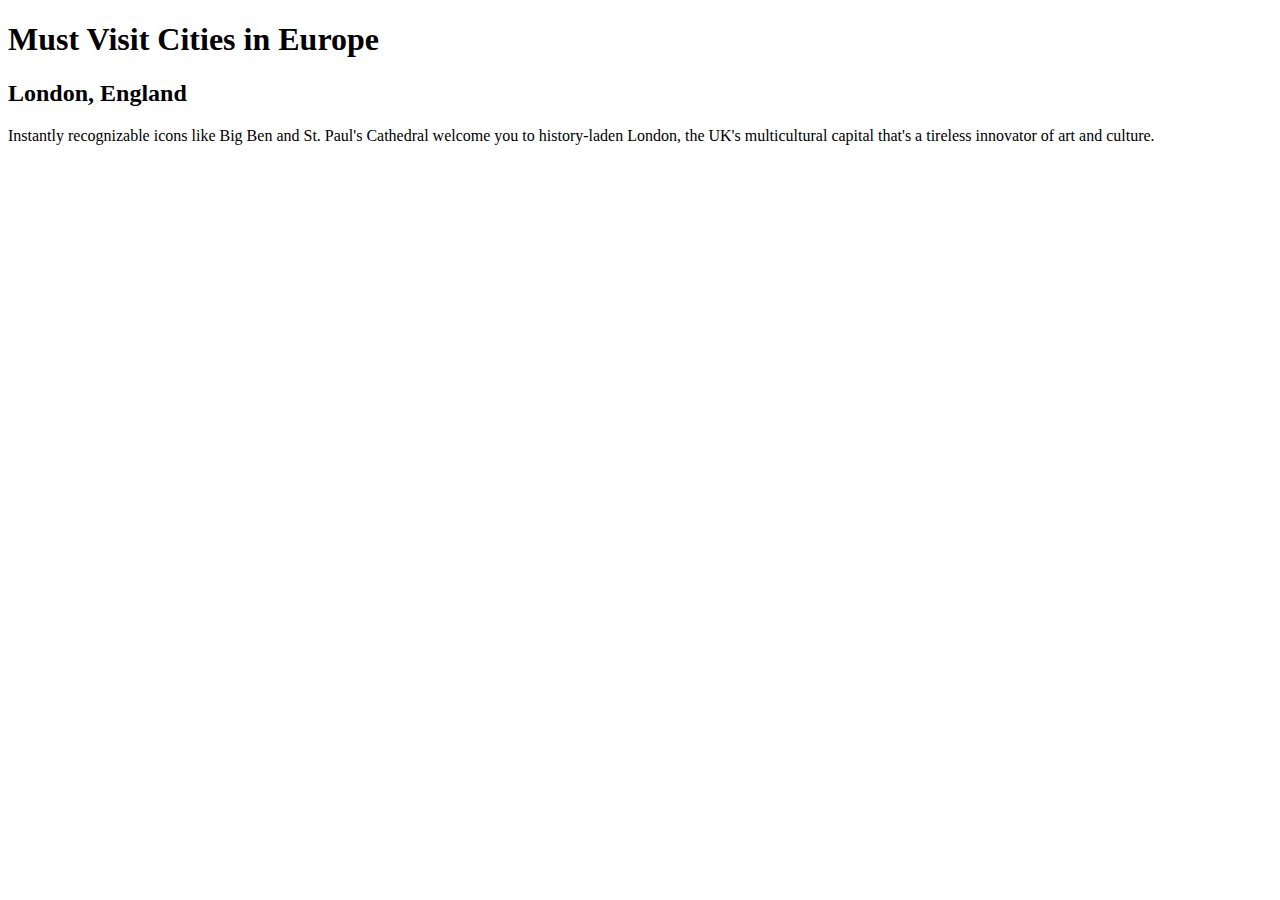
==== index.html @ 6afb928a "Created index file" ====
<!DOCTYPE html>
<html>
    <head>
        <title>Must Visit Cities in Europe</title>
    </head>
    <body>
        <h1>Must Visit Cities in Europe</h1>
        <section>
            <div>
                <h2>London, England</h2>
                <p>
                    Instantly recognizable icons like Big Ben and St. Paul's Cathedral welcome you to history-laden London, the UK's multicultural capital that's a tireless innovator of art and culture.
                </p>
            </div>
        </section>

    </body>
</html>
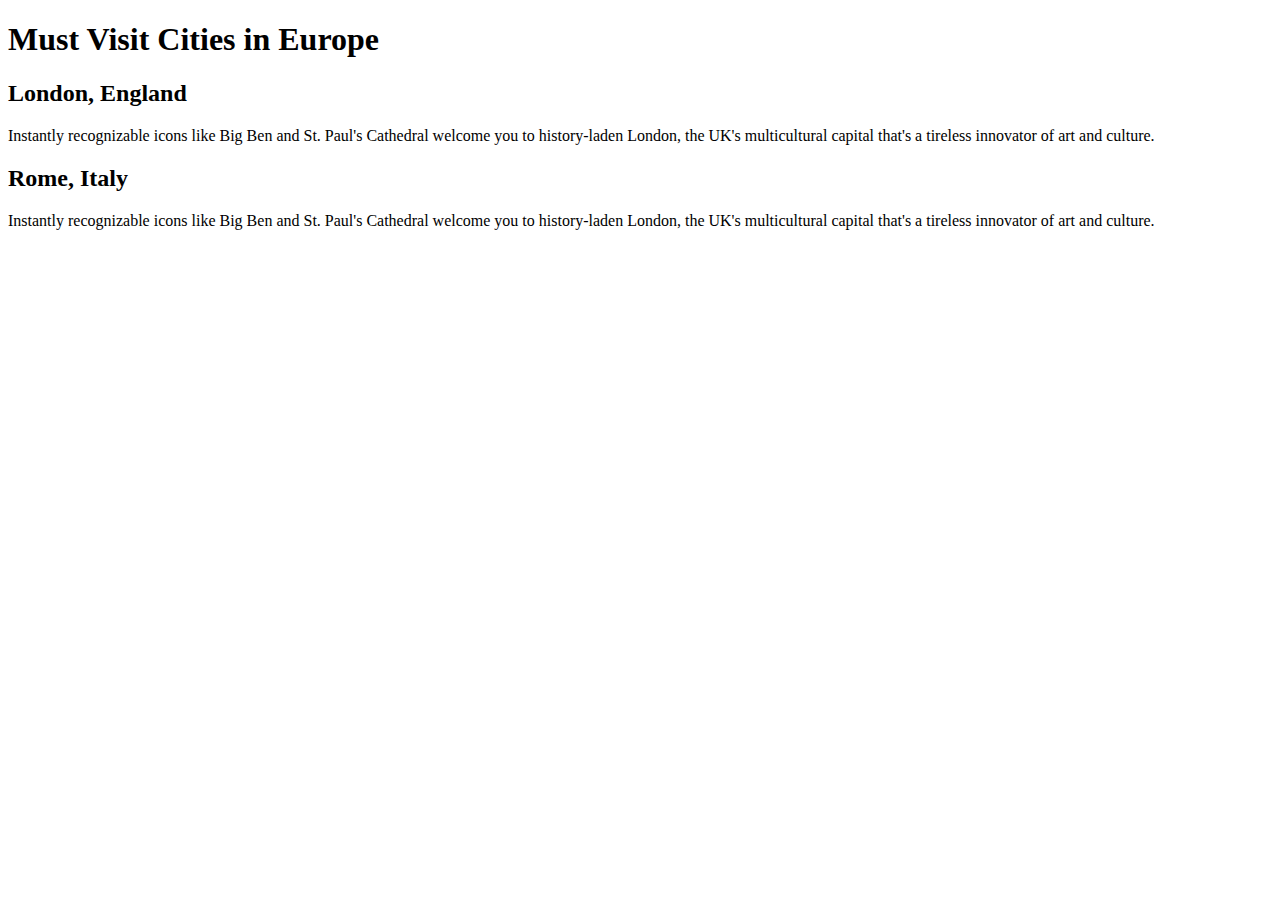
==== commit c75d8c61: "Added Rome" ====
--- a/index.html
+++ b/index.html
@@ -12,6 +12,12 @@
                     Instantly recognizable icons like Big Ben and St. Paul's Cathedral welcome you to history-laden London, the UK's multicultural capital that's a tireless innovator of art and culture.
                 </p>
             </div>
+            <div>
+                <h2>Rome, Italy</h2>
+                <p>
+                    Instantly recognizable icons like Big Ben and St. Paul's Cathedral welcome you to history-laden London, the UK's multicultural capital that's a tireless innovator of art and culture.
+                </p>
+            </div>
         </section>
 
     </body>
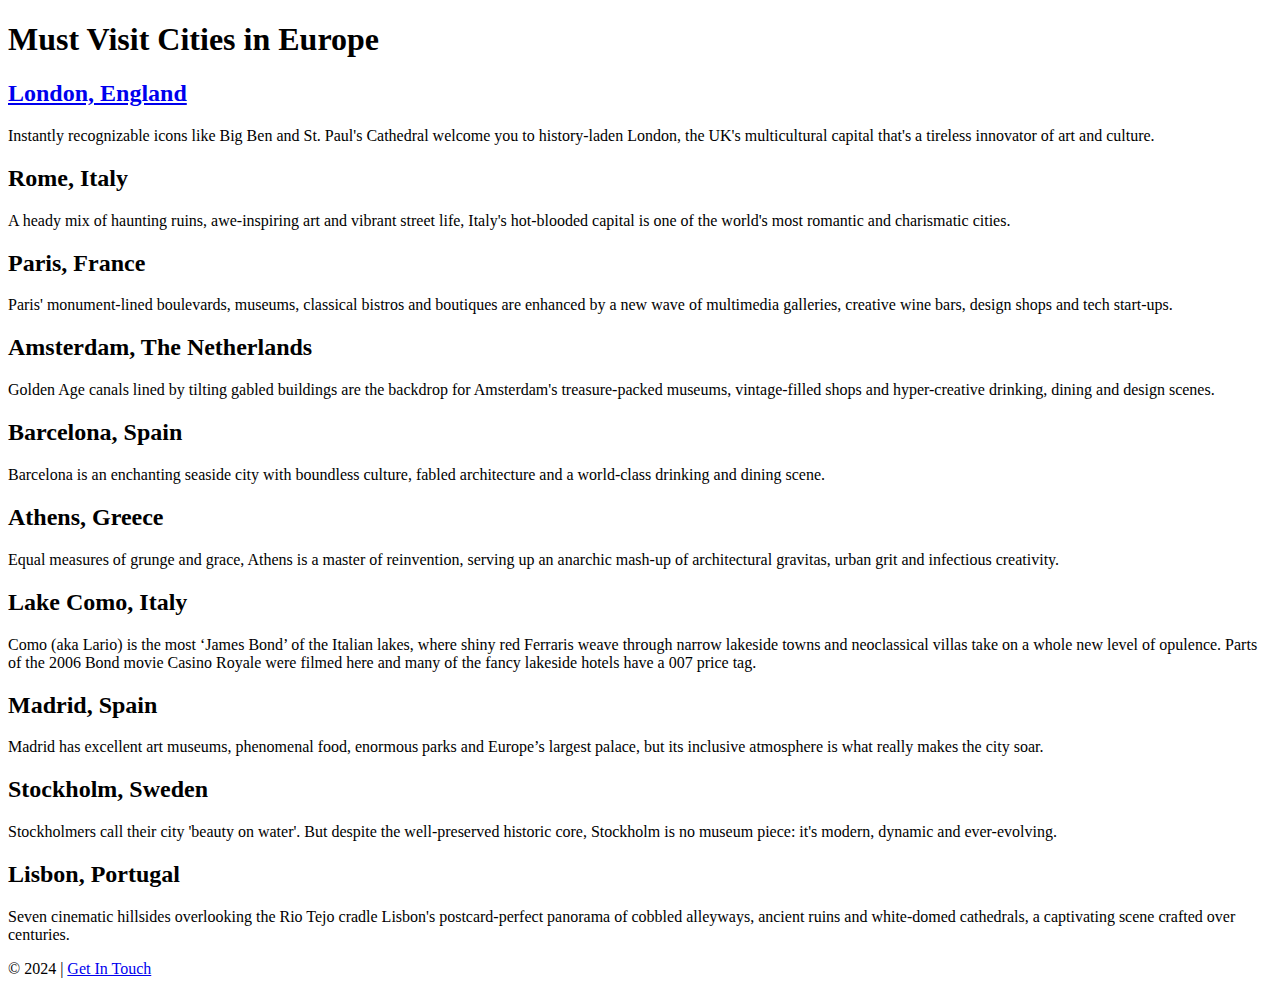
==== commit f8b234d4: "Finished index and started London page" ====
--- a/index.html
+++ b/index.html
@@ -7,7 +7,9 @@
         <h1>Must Visit Cities in Europe</h1>
         <section>
             <div>
-                <h2>London, England</h2>
+                <h2>
+                    <a href="london.html">London, England</a>
+                </h2>
                 <p>
                     Instantly recognizable icons like Big Ben and St. Paul's Cathedral welcome you to history-laden London, the UK's multicultural capital that's a tireless innovator of art and culture.
                 </p>
@@ -15,10 +17,60 @@
             <div>
                 <h2>Rome, Italy</h2>
                 <p>
-                    Instantly recognizable icons like Big Ben and St. Paul's Cathedral welcome you to history-laden London, the UK's multicultural capital that's a tireless innovator of art and culture.
+                    A heady mix of haunting ruins, awe-inspiring art and vibrant street life, Italy's hot-blooded capital is one of the world's most romantic and charismatic cities.
+                </p>
+            </div>
+            <div>
+                <h2>Paris, France</h2>
+                <p>
+                    Paris' monument-lined boulevards, museums, classical bistros and boutiques are enhanced by a new wave of multimedia galleries, creative wine bars, design shops and tech start-ups.
+                </p>
+            </div>
+            <div>
+                <h2>Amsterdam, The Netherlands</h2>
+                <p>
+                    Golden Age canals lined by tilting gabled buildings are the backdrop for Amsterdam's treasure-packed museums, vintage-filled shops and hyper-creative drinking, dining and design scenes.
+                </p>
+            </div>
+            <div>
+                <h2>Barcelona, Spain</h2>
+                <p>
+                    Barcelona is an enchanting seaside city with boundless culture, fabled architecture and a world-class drinking and dining scene.
+                </p>
+            </div>
+            <div>
+                <h2>Athens, Greece</h2>
+                <p>
+                    Equal measures of grunge and grace, Athens is a master of reinvention, serving up an anarchic mash-up of architectural gravitas, urban grit and infectious creativity.
+                </p>
+            </div>
+            <div>
+                <h2>Lake Como, Italy</h2>
+                <p>
+                    Como (aka Lario) is the most ‘James Bond’ of the Italian lakes, where shiny red Ferraris weave through narrow lakeside towns and neoclassical villas take on a whole new level of opulence. Parts of the 2006 Bond movie Casino Royale were filmed here and many of the fancy lakeside hotels have a 007 price tag.
+                </p>
+            </div>
+            <div>
+                <h2>Madrid, Spain</h2>
+                <p>
+                    Madrid has excellent art museums, phenomenal food, enormous parks and Europe’s largest palace, but its inclusive atmosphere is what really makes the city soar.
+                </p>
+            </div>
+            <div>
+                <h2>Stockholm, Sweden</h2>
+                <p>
+                    Stockholmers call their city 'beauty on water'. But despite the well-preserved historic core, Stockholm is no museum piece: it's modern, dynamic and ever-evolving.
+                </p>
+            </div>
+            <div>
+                <h2>Lisbon, Portugal</h2>
+                <p>
+                    Seven cinematic hillsides overlooking the Rio Tejo cradle Lisbon's postcard-perfect panorama of cobbled alleyways, ancient ruins and white-domed cathedrals, a captivating scene crafted over centuries.
                 </p>
             </div>
         </section>
-
+        <footer>
+            <p>© 2024 | <a href="mailto:novak663@umn.edu">Get In Touch</a></p>
+        </footer>
     </body>
 </html>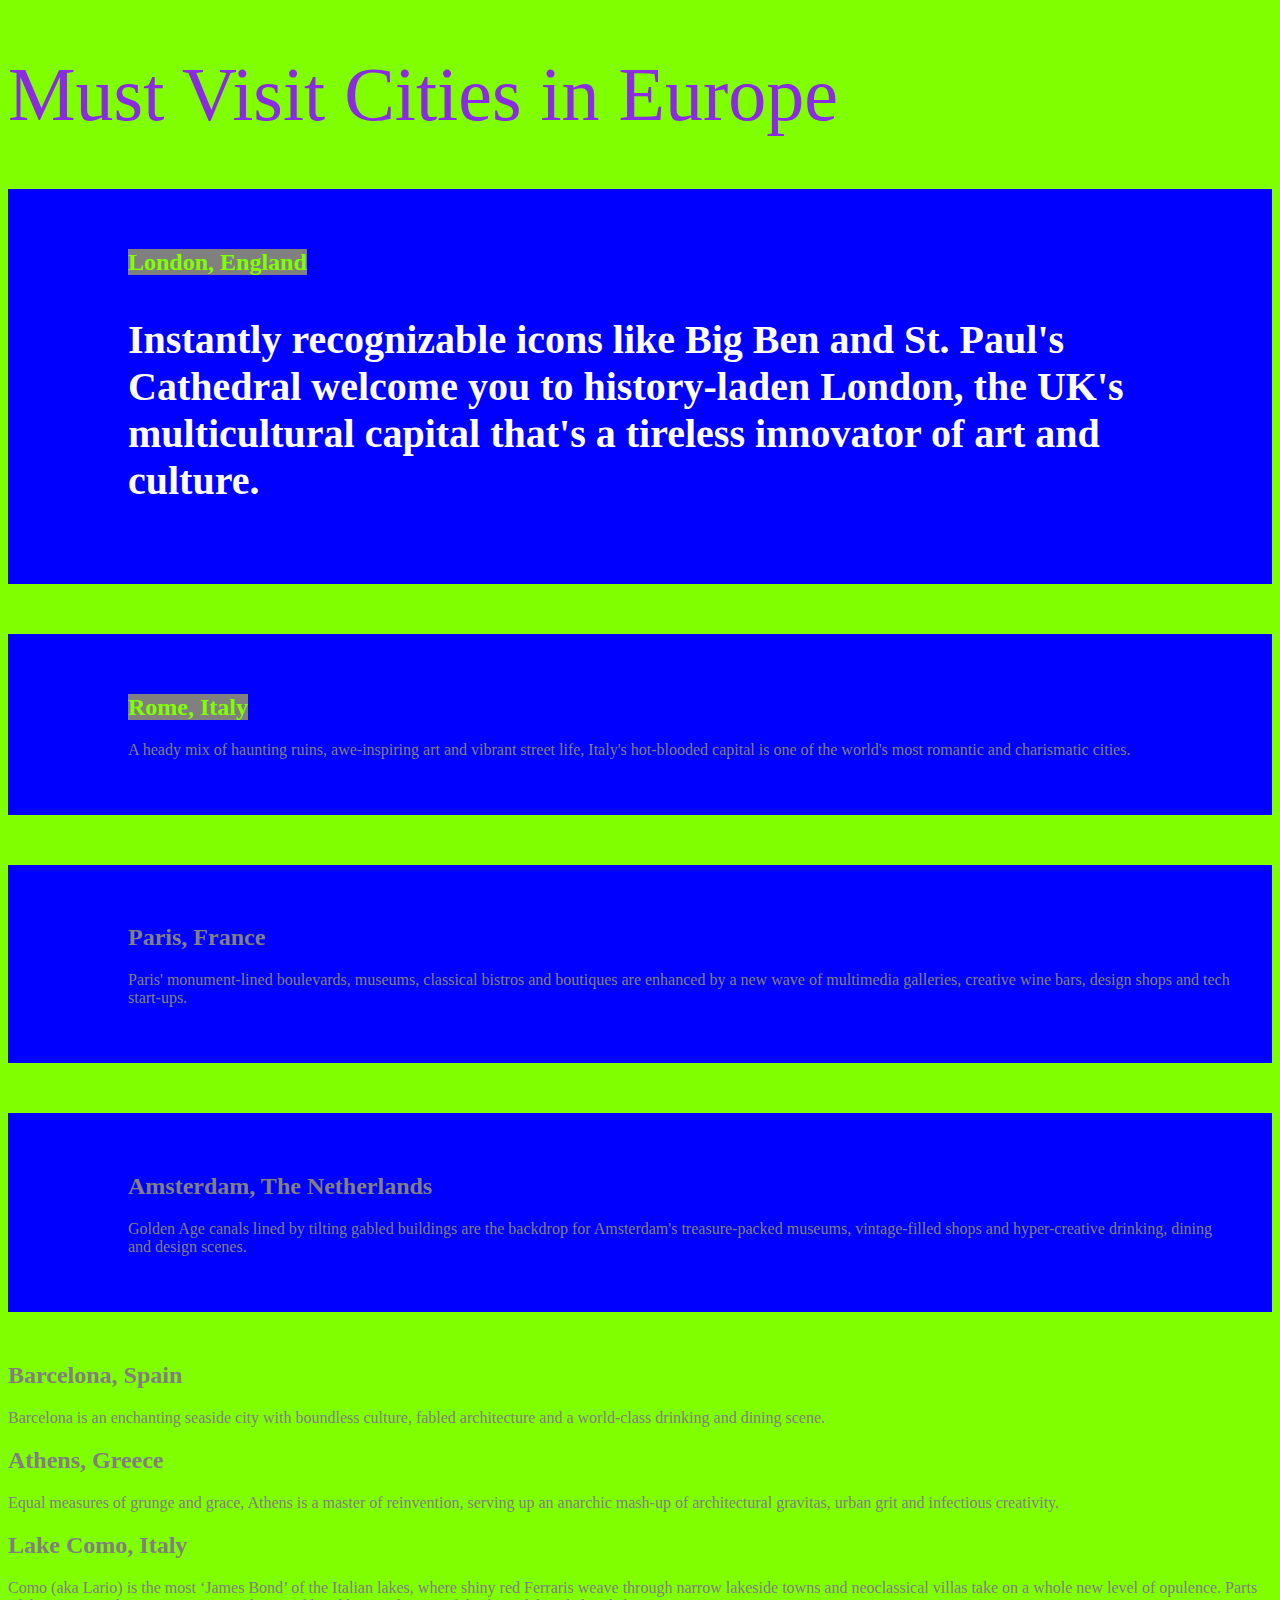
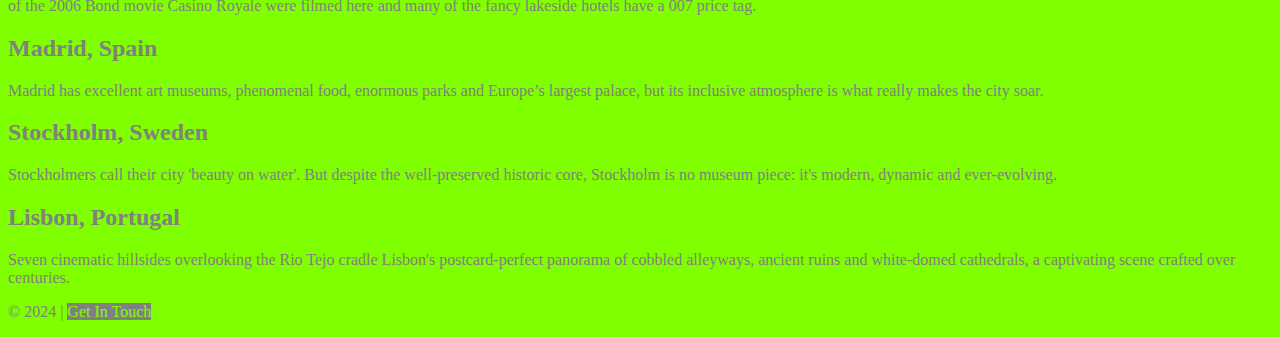
==== commit 144e5493: "Added CSS" ====
--- a/index.html
+++ b/index.html
@@ -2,11 +2,12 @@
 <html>
     <head>
         <title>Must Visit Cities in Europe</title>
+        <link rel="stylesheet" href="style.css">
     </head>
     <body>
         <h1>Must Visit Cities in Europe</h1>
         <section>
-            <div>
+            <div class="city-wrapper london">
                 <h2>
                     <a href="london.html">London, England</a>
                 </h2>
@@ -14,19 +15,21 @@
                     Instantly recognizable icons like Big Ben and St. Paul's Cathedral welcome you to history-laden London, the UK's multicultural capital that's a tireless innovator of art and culture.
                 </p>
             </div>
-            <div>
-                <h2>Rome, Italy</h2>
+            <div class="city-wrapper">
+                <h2>
+                    <a href="#">Rome, Italy</a></h2>
                 <p>
                     A heady mix of haunting ruins, awe-inspiring art and vibrant street life, Italy's hot-blooded capital is one of the world's most romantic and charismatic cities.
                 </p>
             </div>
-            <div>
+            <div class="city-wrapper">
                 <h2>Paris, France</h2>
                 <p>
                     Paris' monument-lined boulevards, museums, classical bistros and boutiques are enhanced by a new wave of multimedia galleries, creative wine bars, design shops and tech start-ups.
                 </p>
             </div>
-            <div>
+
+            <div class="city-wrapper">
                 <h2>Amsterdam, The Netherlands</h2>
                 <p>
                     Golden Age canals lined by tilting gabled buildings are the backdrop for Amsterdam's treasure-packed museums, vintage-filled shops and hyper-creative drinking, dining and design scenes.
--- a/style.css
+++ b/style.css
@@ -0,0 +1,30 @@
+body {
+    background-color:chartreuse;
+    font-family:Georgia, 'Times New Roman', Times, serif;
+    color: grey;
+}
+
+a {
+    color: chartreuse;
+    text-decoration: none;
+    background-color: grey;
+}
+
+h1 {
+    font-size: 76px;
+    color: blueviolet;
+    font-weight: normal;
+}
+
+.city-wrapper {
+    padding: 40px;
+    padding-left: 120px;
+    margin-bottom: 50px;
+    background-color: blue;
+}
+
+.city-wrapper.london > p {
+    font-size: 40px;
+    color: white;
+    font-weight: bolder;
+}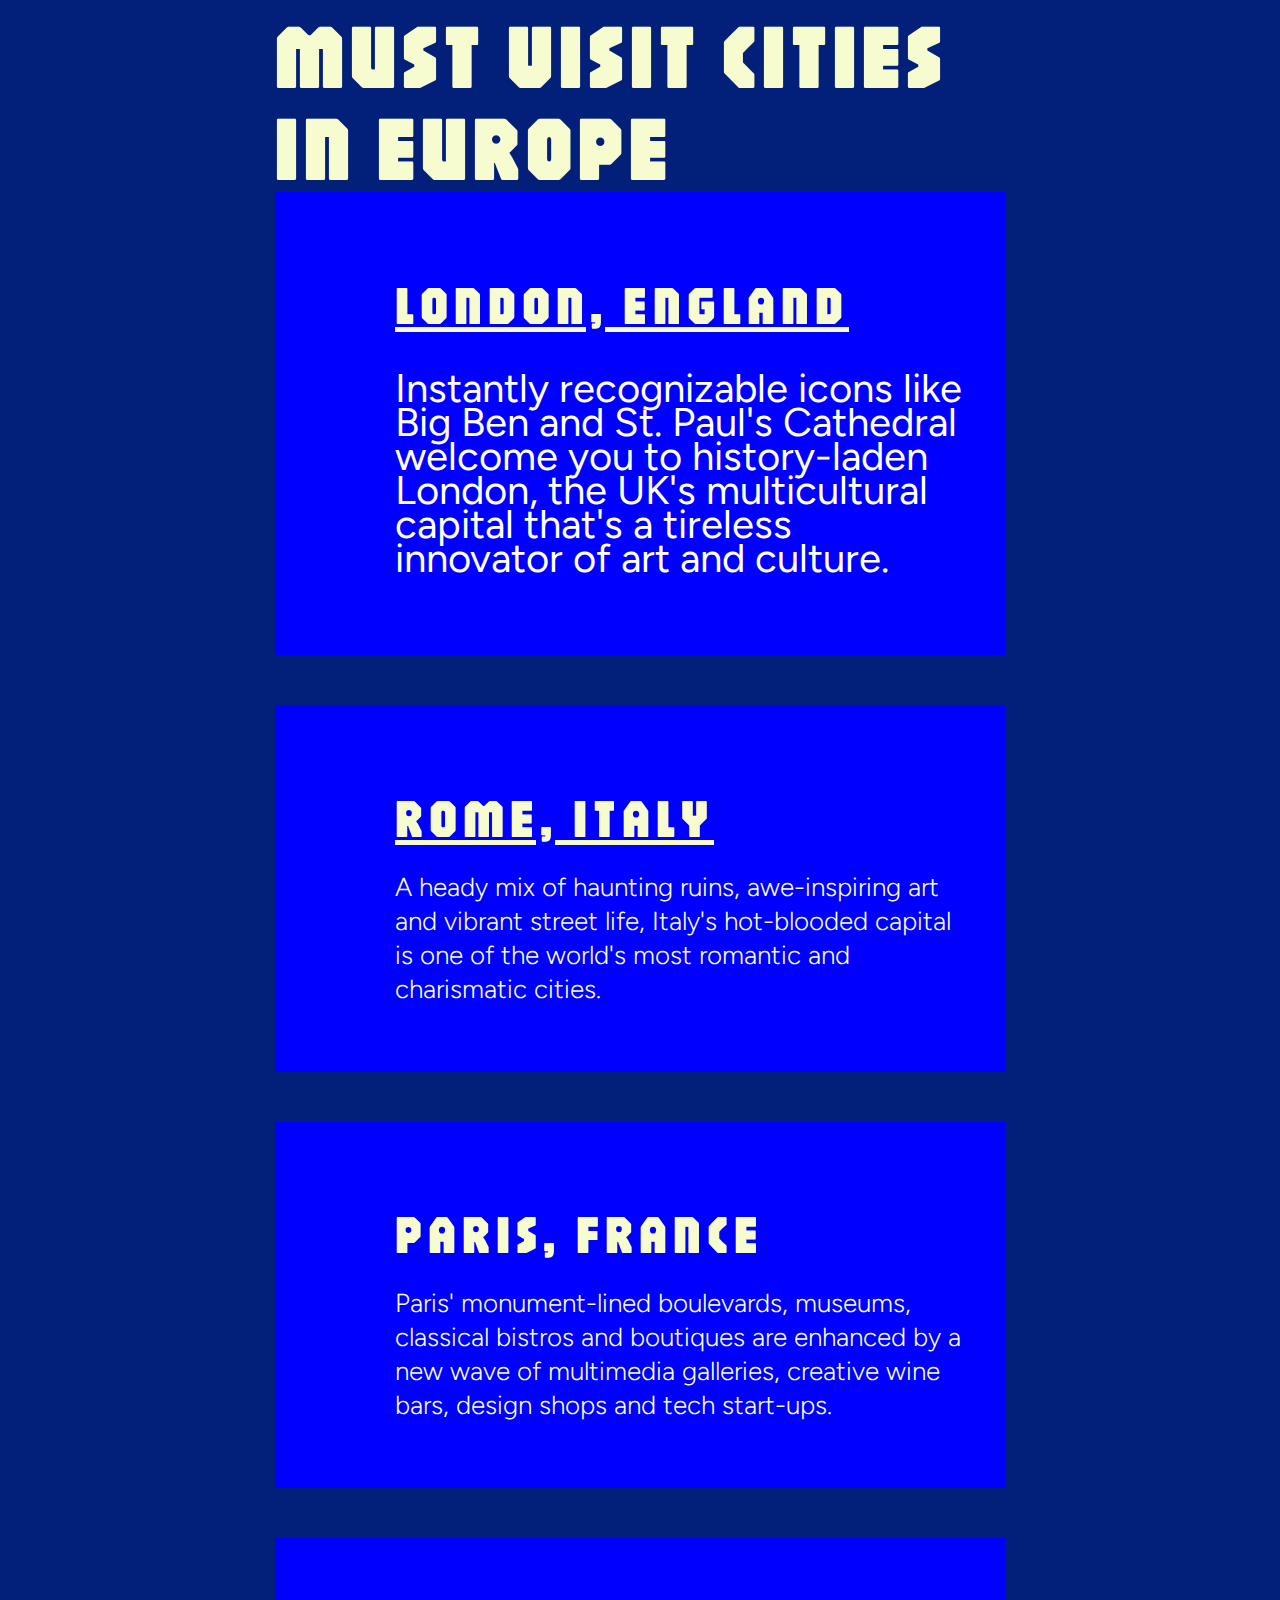
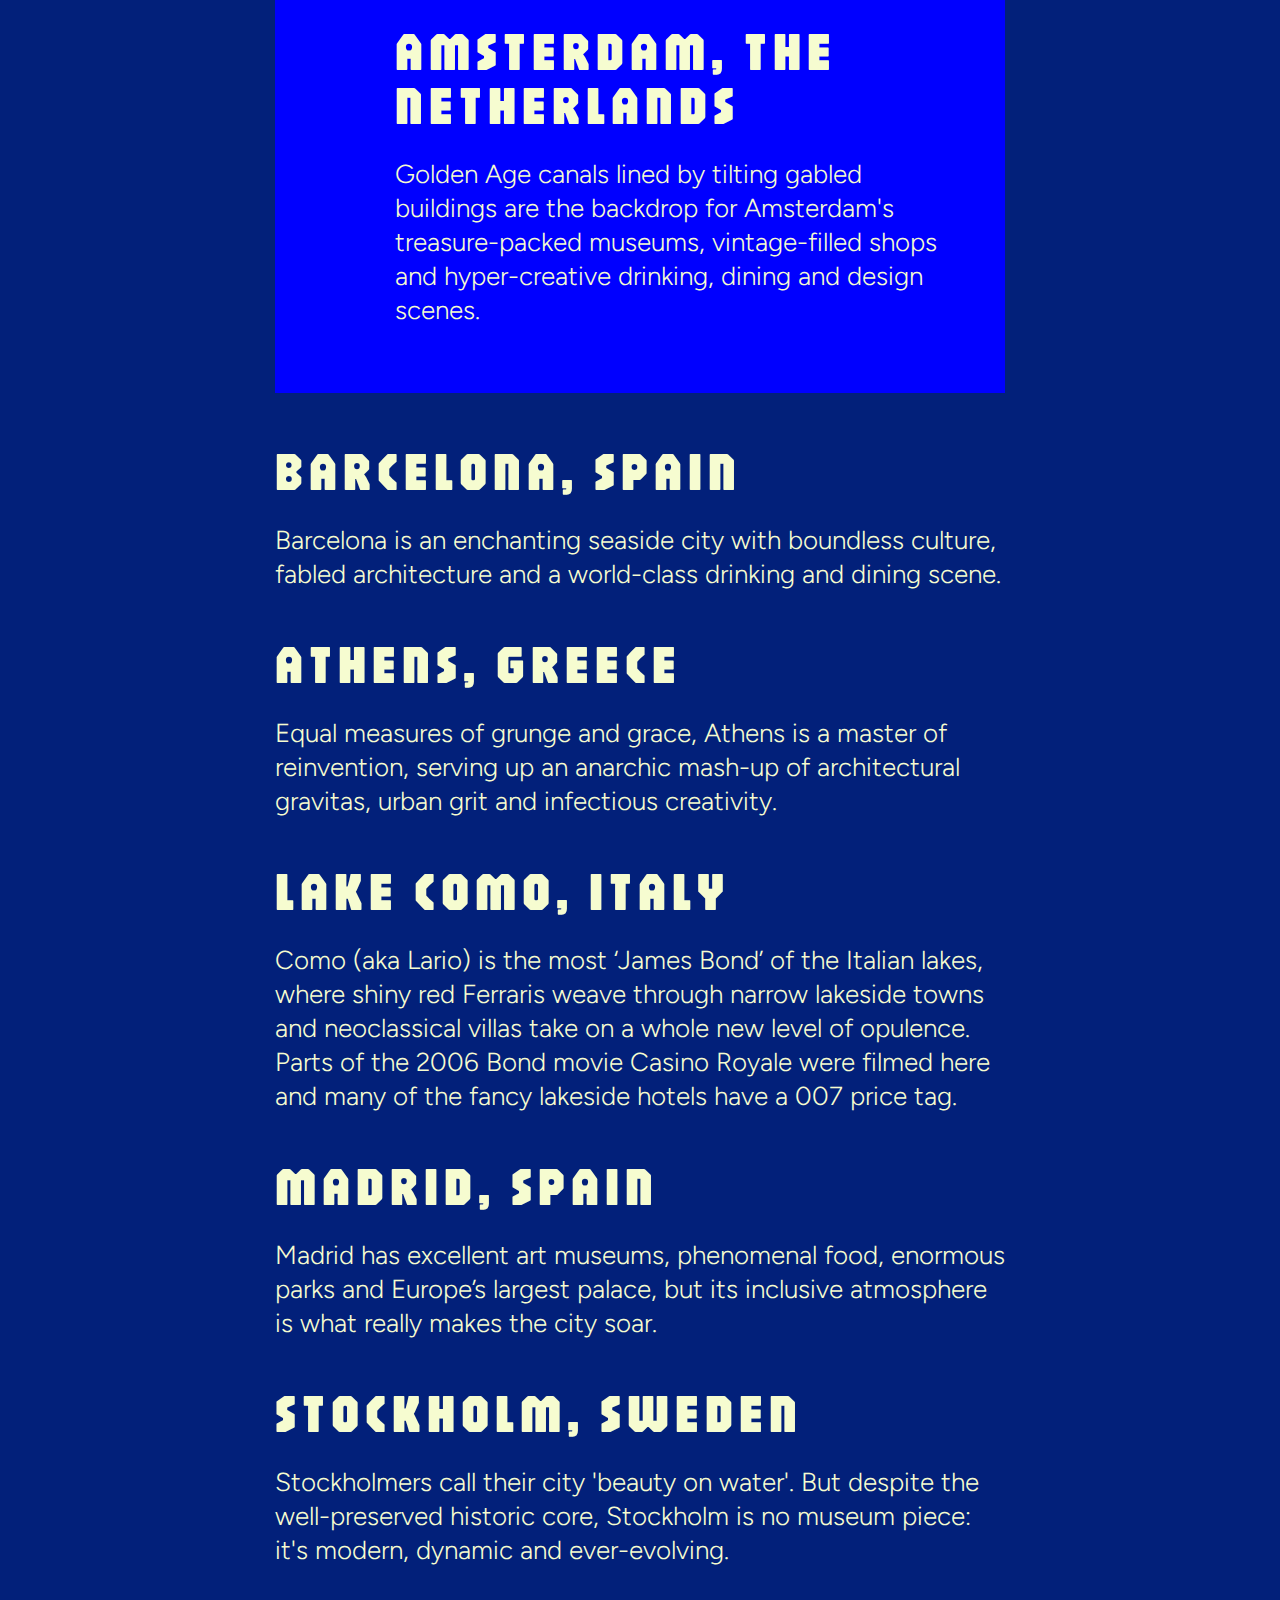
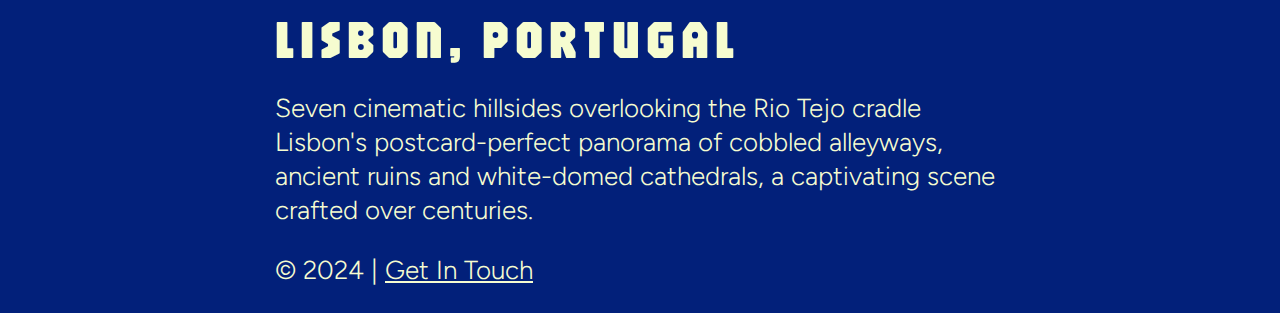
==== commit c2411666: "Prepping for class" ====
--- a/index.html
+++ b/index.html
@@ -3,77 +3,86 @@
     <head>
         <title>Must Visit Cities in Europe</title>
         <link rel="stylesheet" href="style.css">
+        
+        <!-- Google Fonts Start -->
+        <link rel="preconnect" href="https://fonts.googleapis.com">
+        <link rel="preconnect" href="https://fonts.gstatic.com" crossorigin>
+        <link href="https://fonts.googleapis.com/css2?family=Figtree:ital,wght@0,300..900;1,300..900&display=swap" rel="stylesheet">
+        <link href="https://fonts.googleapis.com/css2?family=Jaro:opsz@6..72&display=swap" rel="stylesheet">
+        <!-- Google Fonts End -->
     </head>
     <body>
-        <h1>Must Visit Cities in Europe</h1>
-        <section>
-            <div class="city-wrapper london">
-                <h2>
-                    <a href="london.html">London, England</a>
-                </h2>
-                <p>
-                    Instantly recognizable icons like Big Ben and St. Paul's Cathedral welcome you to history-laden London, the UK's multicultural capital that's a tireless innovator of art and culture.
-                </p>
-            </div>
-            <div class="city-wrapper">
-                <h2>
-                    <a href="#">Rome, Italy</a></h2>
-                <p>
-                    A heady mix of haunting ruins, awe-inspiring art and vibrant street life, Italy's hot-blooded capital is one of the world's most romantic and charismatic cities.
-                </p>
-            </div>
-            <div class="city-wrapper">
-                <h2>Paris, France</h2>
-                <p>
-                    Paris' monument-lined boulevards, museums, classical bistros and boutiques are enhanced by a new wave of multimedia galleries, creative wine bars, design shops and tech start-ups.
-                </p>
-            </div>
+        <div class="container">
+            <h1>Must Visit Cities in Europe</h1>
+            <section>
+                <div class="city-wrapper london">
+                    <h2>
+                        <a href="london.html">London, England</a>
+                    </h2>
+                    <p>
+                        Instantly recognizable icons like Big Ben and St. Paul's Cathedral welcome you to history-laden London, the UK's multicultural capital that's a tireless innovator of art and culture.
+                    </p>
+                </div>
+                <div class="city-wrapper">
+                    <h2>
+                        <a href="#">Rome, Italy</a></h2>
+                    <p>
+                        A heady mix of haunting ruins, awe-inspiring art and vibrant street life, Italy's hot-blooded capital is one of the world's most romantic and charismatic cities.
+                    </p>
+                </div>
+                <div class="city-wrapper">
+                    <h2>Paris, France</h2>
+                    <p>
+                        Paris' monument-lined boulevards, museums, classical bistros and boutiques are enhanced by a new wave of multimedia galleries, creative wine bars, design shops and tech start-ups.
+                    </p>
+                </div>
 
-            <div class="city-wrapper">
-                <h2>Amsterdam, The Netherlands</h2>
-                <p>
-                    Golden Age canals lined by tilting gabled buildings are the backdrop for Amsterdam's treasure-packed museums, vintage-filled shops and hyper-creative drinking, dining and design scenes.
-                </p>
-            </div>
-            <div>
-                <h2>Barcelona, Spain</h2>
-                <p>
-                    Barcelona is an enchanting seaside city with boundless culture, fabled architecture and a world-class drinking and dining scene.
-                </p>
-            </div>
-            <div>
-                <h2>Athens, Greece</h2>
-                <p>
-                    Equal measures of grunge and grace, Athens is a master of reinvention, serving up an anarchic mash-up of architectural gravitas, urban grit and infectious creativity.
-                </p>
-            </div>
-            <div>
-                <h2>Lake Como, Italy</h2>
-                <p>
-                    Como (aka Lario) is the most ‘James Bond’ of the Italian lakes, where shiny red Ferraris weave through narrow lakeside towns and neoclassical villas take on a whole new level of opulence. Parts of the 2006 Bond movie Casino Royale were filmed here and many of the fancy lakeside hotels have a 007 price tag.
-                </p>
-            </div>
-            <div>
-                <h2>Madrid, Spain</h2>
-                <p>
-                    Madrid has excellent art museums, phenomenal food, enormous parks and Europe’s largest palace, but its inclusive atmosphere is what really makes the city soar.
-                </p>
-            </div>
-            <div>
-                <h2>Stockholm, Sweden</h2>
-                <p>
-                    Stockholmers call their city 'beauty on water'. But despite the well-preserved historic core, Stockholm is no museum piece: it's modern, dynamic and ever-evolving.
-                </p>
-            </div>
-            <div>
-                <h2>Lisbon, Portugal</h2>
-                <p>
-                    Seven cinematic hillsides overlooking the Rio Tejo cradle Lisbon's postcard-perfect panorama of cobbled alleyways, ancient ruins and white-domed cathedrals, a captivating scene crafted over centuries.
-                </p>
-            </div>
-        </section>
-        <footer>
-            <p>© 2024 | <a href="mailto:novak663@umn.edu">Get In Touch</a></p>
-        </footer>
+                <div class="city-wrapper">
+                    <h2>Amsterdam, The Netherlands</h2>
+                    <p>
+                        Golden Age canals lined by tilting gabled buildings are the backdrop for Amsterdam's treasure-packed museums, vintage-filled shops and hyper-creative drinking, dining and design scenes.
+                    </p>
+                </div>
+                <div>
+                    <h2>Barcelona, Spain</h2>
+                    <p>
+                        Barcelona is an enchanting seaside city with boundless culture, fabled architecture and a world-class drinking and dining scene.
+                    </p>
+                </div>
+                <div>
+                    <h2>Athens, Greece</h2>
+                    <p>
+                        Equal measures of grunge and grace, Athens is a master of reinvention, serving up an anarchic mash-up of architectural gravitas, urban grit and infectious creativity.
+                    </p>
+                </div>
+                <div>
+                    <h2>Lake Como, Italy</h2>
+                    <p>
+                        Como (aka Lario) is the most ‘James Bond’ of the Italian lakes, where shiny red Ferraris weave through narrow lakeside towns and neoclassical villas take on a whole new level of opulence. Parts of the 2006 Bond movie Casino Royale were filmed here and many of the fancy lakeside hotels have a 007 price tag.
+                    </p>
+                </div>
+                <div>
+                    <h2>Madrid, Spain</h2>
+                    <p>
+                        Madrid has excellent art museums, phenomenal food, enormous parks and Europe’s largest palace, but its inclusive atmosphere is what really makes the city soar.
+                    </p>
+                </div>
+                <div>
+                    <h2>Stockholm, Sweden</h2>
+                    <p>
+                        Stockholmers call their city 'beauty on water'. But despite the well-preserved historic core, Stockholm is no museum piece: it's modern, dynamic and ever-evolving.
+                    </p>
+                </div>
+                <div>
+                    <h2>Lisbon, Portugal</h2>
+                    <p>
+                        Seven cinematic hillsides overlooking the Rio Tejo cradle Lisbon's postcard-perfect panorama of cobbled alleyways, ancient ruins and white-domed cathedrals, a captivating scene crafted over centuries.
+                    </p>
+                </div>
+            </section>
+            <footer>
+                <p>© 2024 | <a href="mailto:novak663@umn.edu">Get In Touch</a></p>
+            </footer>
+        </div>
     </body>
 </html>--- a/style.css
+++ b/style.css
@@ -1,19 +1,95 @@
 body {
-    background-color:chartreuse;
-    font-family:Georgia, 'Times New Roman', Times, serif;
-    color: grey;
+    background-color: #02207A;
+    color: #F6FCD0;
+    font-family: "Figtree", serif;
+    font-optical-sizing: auto;
+    font-weight: 300;
+    font-style: normal;
+    font-size: 26px;
+    line-height: 34px;
+}
+
+/* Main Containter */
+
+.container {
+    max-width: 730px;
+    margin-left: auto;
+    margin-right: auto;
+}
+
+.w-100 {
+    width: 100%;
+}
+
+.jaro-regular {
+    font-family: "Jaro", serif;
+    font-optical-sizing: auto;
+    font-weight: 400;
+    font-style: normal;
+  }
+
+p {
+    font-family: "Figtree", serif;
+    font-weight: 300;
+    font-size: 26px;
+    line-height: 34px;
 }
 
 a {
-    color: chartreuse;
-    text-decoration: none;
-    background-color: grey;
+    color: #F6FCD0;
 }
 
 h1 {
-    font-size: 76px;
-    color: blueviolet;
-    font-weight: normal;
+    font-size: 92px;
+    font-family: "Jaro", serif;
+    font-weight: 300;
+    font-style: normal;
+    text-transform: uppercase;
+    letter-spacing: 6px;
+    line-height: 100%;
+    color: #F6FCD0;
+    margin: 0;
+}
+
+h2 {
+    font-family: "Jaro", serif;
+    text-transform: uppercase;
+    letter-spacing: 6px;
+    font-size: 54px;
+    line-height: 100%;
+    margin-bottom: 0;
+}
+
+h3 {
+    font-family: "Jaro", serif;
+    font-size: 43px;
+}
+
+ol > li {
+    font-family: "Jaro", serif;
+    font-size: 43px;
+}
+
+ol > li > p {
+    margin-block-start: 0.3em;
+}
+
+details {
+    margin-top: 30px;
+}
+
+audio {
+    width: 100%;
+    margin-top: 10px;
+}
+
+figure {
+    margin-block: 0;
+    margin-inline: 0;
+}
+
+figcaption {
+    font-weight: bold;
 }
 
 .city-wrapper {
